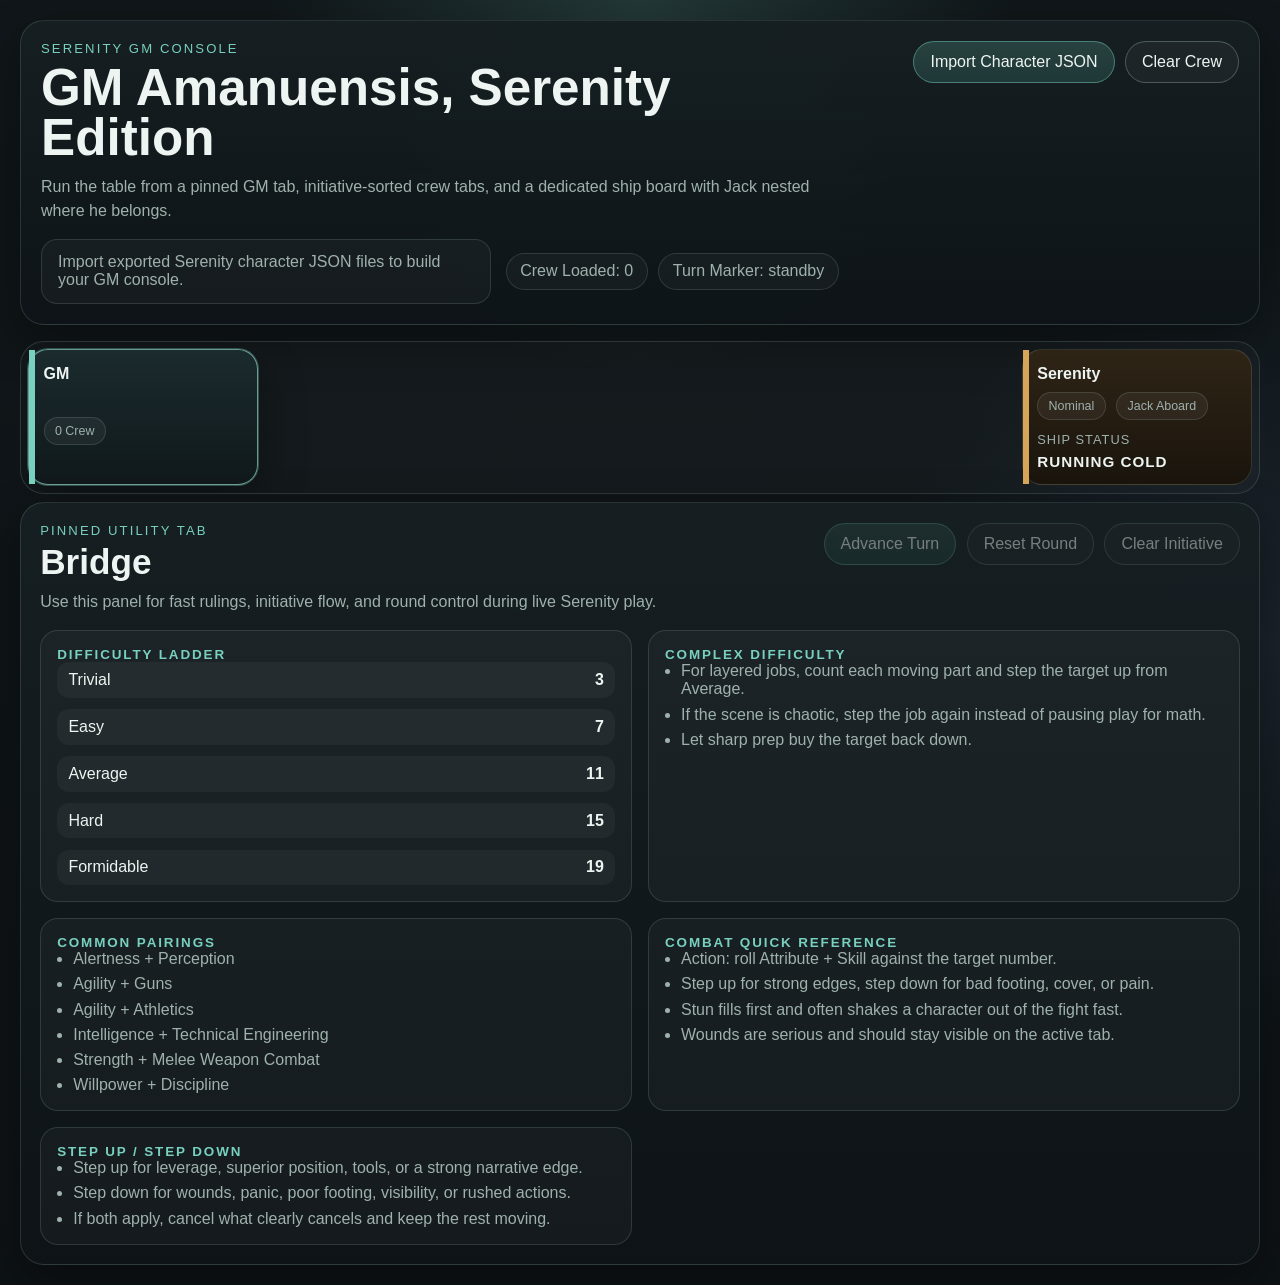
==== gm_amanuensis/index.html @ bf72bc3d "update for recent work" ====
<!DOCTYPE html>
<html lang="en">
<head>
  <meta charset="UTF-8" />
  <meta name="viewport" content="width=device-width, initial-scale=1.0" />
  <title>GM Amanuensis, Serenity Edition</title>
  <link rel="stylesheet" href="assets/css/app.css" />
</head>
<body>
  <div id="app"></div>

  <script src="assets/js/app.bundle.js"></script>
</body>
</html>
---- gm_amanuensis/assets/css/app.css ----
:root {
  color-scheme: dark;
  --panel: rgba(17, 24, 27, 0.94);
  --panel-strong: rgba(10, 16, 18, 0.98);
  --panel-soft: rgba(27, 37, 41, 0.84);
  --line: rgba(160, 190, 186, 0.18);
  --line-strong: rgba(160, 190, 186, 0.34);
  --text: #edf4f1;
  --muted: #9eb1ad;
  --accent: #78d0be;
  --shadow: 0 18px 48px rgba(0, 0, 0, 0.32);
}

* {
  box-sizing: border-box;
}

html,
body {
  min-height: 100%;
}

body {
  margin: 0;
  font-family: "Segoe UI", Tahoma, Geneva, Verdana, sans-serif;
  background:
    radial-gradient(circle at top, rgba(120, 208, 190, 0.18), transparent 26%),
    radial-gradient(circle at right, rgba(83, 112, 145, 0.16), transparent 28%),
    linear-gradient(180deg, #101619 0%, #0d1215 100%);
  color: var(--text);
}

button,
input,
select,
textarea {
  font: inherit;
}

button {
  cursor: pointer;
}

.gm-shell {
  max-width: 1580px;
  margin: 0 auto;
  padding: 1.25rem;
}

.gm-topbar,
.gm-main-panel,
.gm-empty-state {
  border: 1px solid var(--line);
  border-radius: 24px;
  background: linear-gradient(180deg, rgba(22, 31, 34, 0.98), rgba(14, 20, 23, 0.96));
  box-shadow: var(--shadow);
}

.gm-topbar {
  display: grid;
  gap: 1rem;
  grid-template-columns: minmax(0, 1.35fr) minmax(280px, 0.65fr);
  padding: 1.25rem;
}

.gm-kicker {
  margin: 0 0 0.45rem;
  color: var(--accent);
  font-size: 0.82rem;
  letter-spacing: 0.16em;
  text-transform: uppercase;
}

.gm-title,
.gm-panel-title {
  margin: 0;
  line-height: 0.98;
}

.gm-title {
  font-size: clamp(2rem, 4vw, 3.2rem);
}

.gm-panel-title {
  font-size: clamp(1.6rem, 3vw, 2.2rem);
}

.gm-copy,
.gm-panel-copy {
  margin: 0.7rem 0 0;
  max-width: 52rem;
  color: var(--muted);
  line-height: 1.5;
}

.gm-toolbar,
.gm-round-tools,
.gm-panel-badges,
.gm-session-meta,
.gm-tab-topline,
.gm-tab-badges,
.gm-condition-row,
.gm-stepper {
  display: flex;
  align-items: center;
  gap: 0.65rem;
}

.gm-toolbar,
.gm-round-tools,
.gm-session-meta,
.gm-panel-badges {
  flex-wrap: wrap;
}

.gm-toolbar {
  justify-content: flex-end;
  align-content: flex-start;
}

.gm-button,
.gm-file-button {
  display: inline-flex;
  align-items: center;
  justify-content: center;
  min-height: 42px;
  padding: 0.7rem 1rem;
  border: 1px solid var(--line-strong);
  border-radius: 999px;
  background: rgba(255, 255, 255, 0.04);
  color: var(--text);
  text-decoration: none;
  transition: transform 120ms ease, border-color 120ms ease, background 120ms ease;
}

.gm-button:hover,
.gm-file-button:hover {
  transform: translateY(-1px);
  border-color: rgba(120, 208, 190, 0.45);
}

.gm-button:disabled {
  opacity: 0.45;
  cursor: not-allowed;
  transform: none;
}

.gm-button-primary,
.gm-file-button {
  background: linear-gradient(180deg, rgba(120, 208, 190, 0.2), rgba(79, 188, 165, 0.18));
  border-color: rgba(120, 208, 190, 0.45);
}

.gm-file-input {
  position: absolute;
  width: 1px;
  height: 1px;
  padding: 0;
  margin: -1px;
  overflow: hidden;
  clip: rect(0, 0, 0, 0);
  white-space: nowrap;
  border: 0;
}

.gm-status-row {
  display: flex;
  flex-wrap: wrap;
  align-items: center;
  justify-content: space-between;
  gap: 0.9rem;
  margin-top: 1rem;
}

.gm-status,
.gm-pill,
.gm-badge,
.gm-tab-card,
.gm-stat,
.gm-attribute,
.gm-skill-item,
.gm-utility-card {
  border: 1px solid var(--line);
  background: rgba(255, 255, 255, 0.03);
}

.gm-status {
  flex: 1 1 360px;
  min-height: 48px;
  padding: 0.85rem 1rem;
  border-radius: 16px;
  color: var(--muted);
}

.gm-status.ok {
  border-color: rgba(120, 208, 190, 0.4);
  color: #dff8f2;
}

.gm-status.warn {
  border-color: rgba(216, 176, 109, 0.42);
  color: #f7e5c3;
}

.gm-status.error {
  border-color: rgba(217, 123, 123, 0.5);
  color: #ffd9d9;
}

.gm-pill {
  min-height: 36px;
  padding: 0.55rem 0.85rem;
  border-radius: 999px;
  color: var(--muted);
}

.gm-tab-shell {
  margin-top: 1rem;
}

.gm-tab-rail {
  display: flex;
  align-items: stretch;
  gap: 0.85rem;
  overflow-x: auto;
  padding: 0.45rem;
  border: 1px solid var(--line);
  border-radius: 24px;
  background: rgba(255, 255, 255, 0.025);
  scrollbar-width: thin;
}

.gm-tab-card {
  position: relative;
  flex: 0 0 230px;
  display: grid;
  gap: 0.75rem;
  min-height: 136px;
  padding: 0.9rem;
  border-radius: 20px;
  cursor: pointer;
  background:
    linear-gradient(180deg, rgba(255, 255, 255, 0.04), rgba(255, 255, 255, 0.02)),
    var(--panel-soft);
}

.gm-tab-card::before,
.gm-character-panel::before {
  content: "";
  position: absolute;
  inset: 0 auto 0 0;
  width: 6px;
  border-radius: inherit 0 0 inherit;
  background: var(--tab-accent, var(--accent));
}

.gm-tab-card.is-active {
  border-color: color-mix(in srgb, var(--tab-accent, var(--accent)) 55%, white 12%);
  box-shadow: 0 0 0 1px color-mix(in srgb, var(--tab-accent, var(--accent)) 32%, transparent), var(--shadow);
}

.gm-tab-card.is-current {
  transform: translateY(-2px);
}

.gm-tab-gm {
  position: sticky;
  left: 0;
  z-index: 2;
  background:
    linear-gradient(180deg, rgba(27, 44, 47, 0.95), rgba(16, 24, 27, 0.98)),
    var(--panel);
}

.gm-tab-ship {
  position: sticky;
  right: 0;
  z-index: 2;
  margin-left: auto;
  background:
    linear-gradient(180deg, rgba(48, 37, 22, 0.95), rgba(26, 20, 12, 0.98)),
    var(--panel);
}

.gm-tab-select {
  display: grid;
  gap: 0.55rem;
  width: 100%;
  padding: 0;
  border: 0;
  background: transparent;
  color: inherit;
  text-align: left;
}

.gm-tab-name {
  font-size: 1rem;
  line-height: 1.2;
}

.gm-tab-badges {
  flex-wrap: wrap;
}

.gm-tab-initiative-field {
  display: grid;
  gap: 0.35rem;
  color: var(--muted);
  font-size: 0.8rem;
  letter-spacing: 0.08em;
  text-transform: uppercase;
}

.gm-tab-initiative-input,
.gm-stepper input,
.gm-condition-row select,
.gm-note-field textarea {
  border: 1px solid var(--line-strong);
  border-radius: 12px;
  background: var(--panel-strong);
  color: var(--text);
}

.gm-tab-initiative-input {
  width: 100%;
  min-height: 38px;
  padding: 0.45rem 0.65rem;
  cursor: text;
}

.gm-tab-static {
  font-size: 0.95rem;
  color: var(--text);
}

.gm-main-panel,
.gm-empty-state {
  position: relative;
  margin-top: 0.55rem;
  padding: 1.2rem;
}

.gm-character-panel {
  overflow: hidden;
}

.gm-panel-header {
  display: flex;
  flex-wrap: wrap;
  gap: 1rem;
  align-items: flex-start;
  justify-content: space-between;
}

.gm-character-layout,
.gm-utility-grid,
.gm-ship-layout {
  display: grid;
  gap: 1rem;
  margin-top: 1rem;
}

.gm-character-layout {
  grid-template-columns: minmax(0, 1.45fr) minmax(300px, 0.75fr);
}

.gm-ship-layout {
  grid-template-columns: minmax(0, 1.5fr) minmax(320px, 0.7fr);
}

.gm-utility-grid {
  grid-template-columns: repeat(2, minmax(0, 1fr));
}

.gm-ship-sheet-grid {
  display: grid;
  grid-template-columns: repeat(2, minmax(0, 1fr));
  gap: 1rem;
}

.gm-character-column,
.gm-section,
.gm-note-field {
  display: grid;
  gap: 0.8rem;
}

.gm-utility-card {
  padding: 1rem;
  border-radius: 18px;
}

.gm-form-grid {
  display: grid;
  grid-template-columns: repeat(2, minmax(0, 1fr));
  gap: 0.8rem;
}

.gm-form-field {
  display: grid;
  gap: 0.38rem;
}

.gm-form-field span {
  color: var(--muted);
  font-size: 0.78rem;
  letter-spacing: 0.08em;
  text-transform: uppercase;
}

.gm-form-field input,
.gm-form-field select,
.gm-form-field textarea,
.gm-ship-field-textarea {
  min-height: 40px;
  padding: 0.55rem 0.7rem;
  border: 1px solid var(--line-strong);
  border-radius: 12px;
  background: var(--panel-strong);
  color: var(--text);
}

.gm-form-field textarea,
.gm-ship-field-textarea {
  width: 100%;
  min-height: 88px;
  resize: vertical;
}

.gm-form-field-wide {
  grid-column: 1 / -1;
}

.gm-form-grid-ship-specs {
  grid-template-columns: repeat(3, minmax(0, 1fr));
}

.gm-form-grid-ship-attributes {
  grid-template-columns: repeat(4, minmax(0, 1fr));
}

.gm-form-grid-ship-condition {
  margin-top: 0.8rem;
}

.gm-utility-title,
.gm-section-title {
  margin: 0;
  color: var(--accent);
  letter-spacing: 0.14em;
  text-transform: uppercase;
}

.gm-utility-title {
  font-size: 0.84rem;
}

.gm-section-title {
  font-size: 0.82rem;
}

.gm-reference-list,
.gm-skill-list {
  margin: 0;
  padding-left: 1rem;
  color: var(--muted);
}

.gm-ship-sheet-list {
  display: grid;
  gap: 0.45rem;
  margin: 0;
  padding-left: 0;
  list-style: none;
}

.gm-ship-sheet-item,
.gm-ship-list-empty {
  padding: 0.7rem 0.8rem;
  border: 1px solid var(--line);
  border-radius: 12px;
  background: rgba(255, 255, 255, 0.04);
}

.gm-ship-sheet-item-text {
  display: block;
  color: var(--text);
  font-weight: 600;
}

.gm-ship-list-empty {
  color: var(--muted);
}

.gm-reference-list {
  display: grid;
  gap: 0.45rem;
}

.gm-skill-list {
  display: grid;
  gap: 0.55rem;
  list-style: none;
  padding-left: 0;
}

.gm-difficulty-grid,
.gm-card-grid,
.gm-attribute-grid {
  display: grid;
  gap: 0.7rem;
}

.gm-difficulty-grid {
  grid-template-columns: 1fr;
}

.gm-difficulty-row {
  display: flex;
  align-items: center;
  justify-content: space-between;
  gap: 1rem;
  padding: 0.55rem 0.7rem;
  border-radius: 12px;
  background: rgba(255, 255, 255, 0.04);
}

.gm-card-grid,
.gm-attribute-grid {
  grid-template-columns: repeat(2, minmax(0, 1fr));
}

.gm-stat,
.gm-attribute,
.gm-skill-item {
  padding: 0.75rem 0.85rem;
  border-radius: 14px;
}

.gm-stat-label,
.gm-attribute-name {
  display: block;
  color: var(--muted);
}

.gm-stat-label {
  margin-bottom: 0.28rem;
  font-size: 0.76rem;
  letter-spacing: 0.08em;
  text-transform: uppercase;
}

.gm-stat-value,
.gm-attribute-value,
.gm-skill-name {
  font-weight: 600;
}

.gm-attribute {
  display: flex;
  justify-content: space-between;
  gap: 0.75rem;
}

.gm-skill-rating,
.gm-skill-specialties {
  display: block;
  margin-top: 0.2rem;
  color: var(--muted);
  font-size: 0.92rem;
}

.gm-condition-card {
  border-color: color-mix(in srgb, var(--tab-accent, var(--accent)) 24%, var(--line));
}

.gm-jack-card {
  border-color: rgba(215, 165, 90, 0.3);
}

.gm-jack-role,
.gm-jack-attitude {
  margin: 0;
  color: var(--muted);
  line-height: 1.45;
}

.gm-jack-role {
  color: var(--text);
  font-weight: 600;
}

.gm-jack-stat-block {
  display: grid;
  gap: 0.55rem;
  padding: 0.75rem;
  border: 1px solid var(--line);
  border-radius: 14px;
  background: rgba(255, 255, 255, 0.03);
}

.gm-jack-block-title {
  margin: 0;
  color: var(--accent);
  font-size: 0.76rem;
  letter-spacing: 0.08em;
  text-transform: uppercase;
}

.gm-jack-attribute-line {
  color: var(--text);
  font-size: 0.88rem;
  line-height: 1.5;
}

.gm-jack-stat-row {
  display: grid;
  grid-template-columns: repeat(2, minmax(0, 1fr));
  gap: 0.55rem;
}

.gm-jack-stat {
  padding: 0.55rem 0.65rem;
  border: 1px solid var(--line);
  border-radius: 12px;
  background: rgba(255, 255, 255, 0.04);
}

.gm-jack-stat-label {
  display: block;
  color: var(--muted);
  font-size: 0.72rem;
  letter-spacing: 0.08em;
  text-transform: uppercase;
}

.gm-jack-stat-value {
  display: block;
  margin-top: 0.15rem;
  color: var(--text);
  font-weight: 600;
}

.gm-jack-skill-list {
  display: grid;
  gap: 0.38rem;
  margin: 0;
  padding-left: 1rem;
  color: var(--text);
}

.gm-jack-skill-item {
  line-height: 1.35;
}

.gm-condition-row {
  justify-content: space-between;
}

.gm-condition-row label,
.gm-note-field label {
  color: var(--muted);
  font-size: 0.88rem;
}

.gm-stepper button {
  width: 36px;
  height: 36px;
  border: 1px solid var(--line-strong);
  border-radius: 12px;
  background: var(--panel-strong);
  color: var(--text);
}

.gm-stepper input {
  width: 76px;
  min-height: 36px;
  padding: 0.35rem 0.55rem;
  text-align: center;
}

.gm-condition-row select,
.gm-note-field textarea {
  width: min(240px, 100%);
  padding: 0.55rem 0.7rem;
}

.gm-note-field textarea {
  min-height: 100px;
  resize: vertical;
}

.gm-badge {
  display: inline-flex;
  align-items: center;
  min-height: 28px;
  padding: 0.32rem 0.65rem;
  border-radius: 999px;
  color: var(--muted);
  font-size: 0.78rem;
}

.gm-badge-small,
.gm-badge-soft {
  background: rgba(255, 255, 255, 0.05);
}

.gm-badge-current {
  border-color: rgba(120, 208, 190, 0.45);
  background: rgba(120, 208, 190, 0.15);
  color: #def7f1;
}

.gm-badge-state {
  color: #e9f3f0;
}

.gm-badge-ready {
  border-color: rgba(120, 208, 190, 0.35);
  background: rgba(120, 208, 190, 0.14);
}

.gm-badge-acted {
  border-color: rgba(215, 165, 90, 0.35);
  background: rgba(215, 165, 90, 0.14);
}

.gm-badge-down {
  border-color: rgba(217, 123, 123, 0.38);
  background: rgba(217, 123, 123, 0.16);
}

.gm-empty-state {
  color: var(--muted);
  line-height: 1.6;
}

.gm-fatal-panel {
  display: grid;
  gap: 1rem;
}

.gm-fatal-detail {
  margin: 0;
  padding: 1rem;
  border: 1px solid rgba(217, 123, 123, 0.28);
  border-radius: 16px;
  background: rgba(255, 255, 255, 0.03);
  color: #ffd9d9;
  white-space: pre-wrap;
  word-break: break-word;
}

@media (max-width: 1080px) {
  .gm-topbar,
  .gm-character-layout,
  .gm-utility-grid,
  .gm-ship-layout,
  .gm-form-grid,
  .gm-ship-sheet-grid,
  .gm-form-grid-ship-specs,
  .gm-form-grid-ship-attributes {
    grid-template-columns: 1fr;
  }

  .gm-toolbar {
    justify-content: flex-start;
  }
}

@media (max-width: 640px) {
  .gm-shell {
    padding: 0.9rem;
  }

  .gm-tab-card {
    flex-basis: 210px;
  }

  .gm-card-grid,
  .gm-attribute-grid {
    grid-template-columns: 1fr;
  }

  .gm-condition-row {
    align-items: flex-start;
    flex-direction: column;
  }

  .gm-condition-row select,
  .gm-note-field textarea,
  .gm-stepper input {
    width: 100%;
  }
}
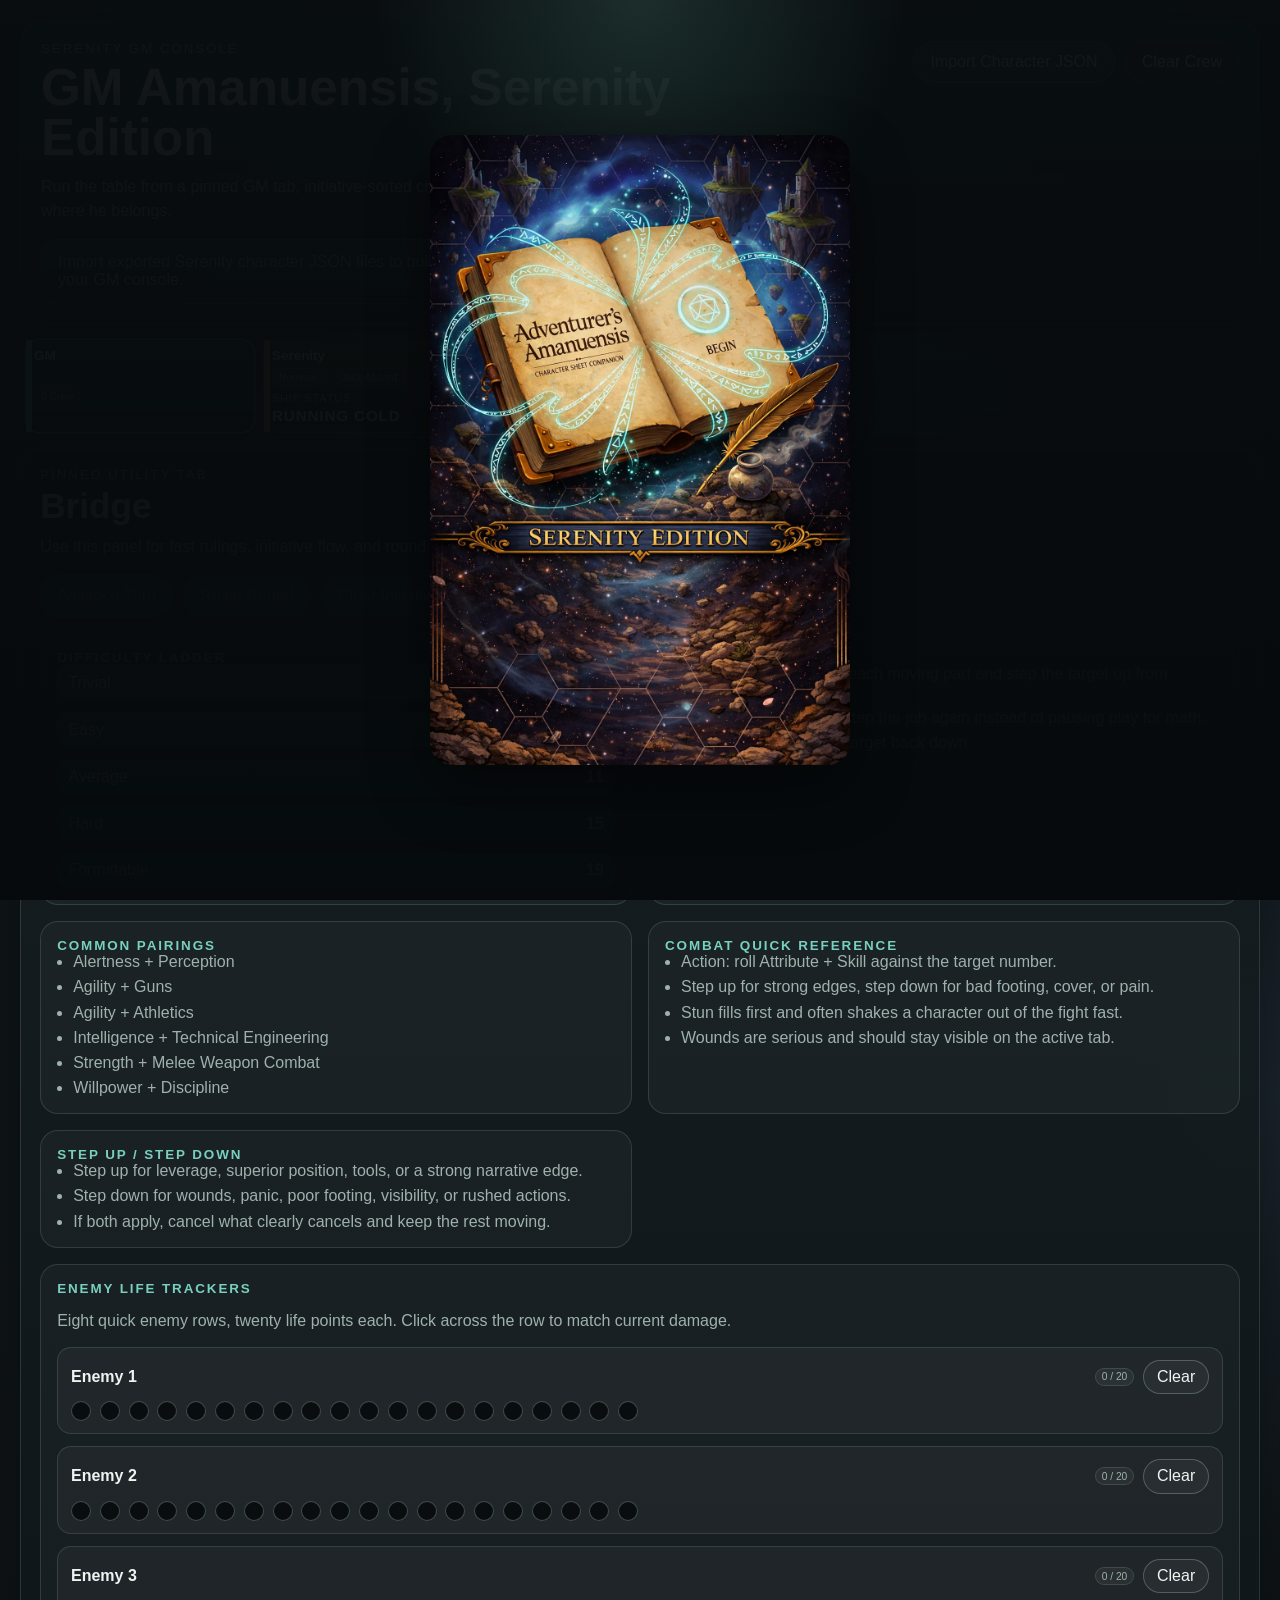
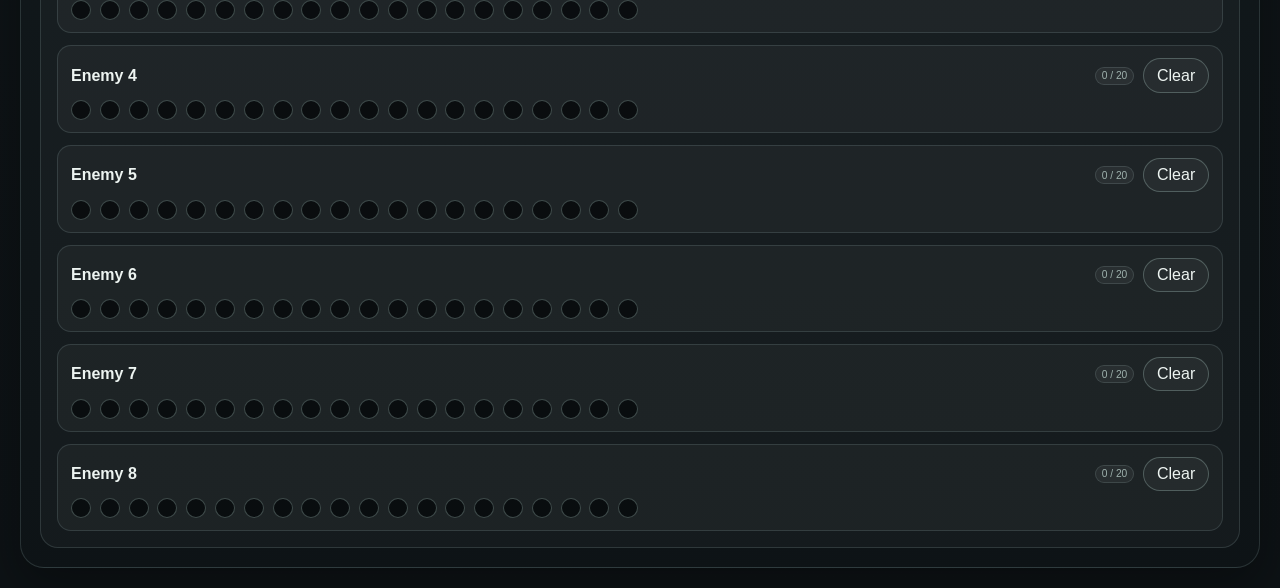
==== commit fb3207d8: "splash" ====
--- a/gm_amanuensis/index.html
+++ b/gm_amanuensis/index.html
@@ -7,8 +7,21 @@
   <link rel="stylesheet" href="assets/css/app.css" />
 </head>
 <body>
+  <div id="splashScreen" class="gm-splash-screen" aria-hidden="true">
+    <div class="gm-splash-frame">
+      <img src="assets/images/gm_splash.png" alt="Adventurer's Amanuensis splash art" class="gm-splash-image" />
+    </div>
+  </div>
   <div id="app"></div>
 
+  <script>
+    window.setTimeout(() => {
+      const splash = document.getElementById('splashScreen');
+      if (!splash) return;
+      splash.classList.add('is-hidden');
+      window.setTimeout(() => splash.remove(), 650);
+    }, 5000);
+  </script>
   <script src="assets/js/app.bundle.js"></script>
 </body>
 </html>
--- a/gm_amanuensis/assets/css/app.css
+++ b/gm_amanuensis/assets/css/app.css
@@ -30,6 +30,41 @@
   color: var(--text);
 }
 
+.gm-splash-screen {
+  position: fixed;
+  inset: 0;
+  z-index: 9999;
+  display: grid;
+  place-items: center;
+  padding: 1.5rem;
+  background:
+    radial-gradient(circle at top, rgba(120, 208, 190, 0.16), transparent 24%),
+    linear-gradient(180deg, rgba(9, 13, 15, 0.96), rgba(6, 10, 12, 0.98));
+  opacity: 1;
+  visibility: visible;
+  transition: opacity 500ms ease, visibility 500ms ease;
+}
+
+.gm-splash-screen.is-hidden {
+  opacity: 0;
+  visibility: hidden;
+  pointer-events: none;
+}
+
+.gm-splash-frame {
+  display: grid;
+  place-items: center;
+  width: min(100%, 460px);
+}
+
+.gm-splash-image {
+  display: block;
+  width: min(100%, 420px);
+  height: auto;
+  border-radius: 22px;
+  box-shadow: 0 24px 60px rgba(0, 0, 0, 0.42);
+}
+
 button,
 input,
 select,
@@ -96,6 +131,7 @@
 .gm-toolbar,
 .gm-round-tools,
 .gm-panel-badges,
+.gm-ship-panel-tools,
 .gm-session-meta,
 .gm-tab-topline,
 .gm-tab-badges,
@@ -108,6 +144,7 @@
 
 .gm-toolbar,
 .gm-round-tools,
+.gm-ship-panel-tools,
 .gm-session-meta,
 .gm-panel-badges {
   flex-wrap: wrap;
@@ -215,17 +252,17 @@
 }
 
 .gm-tab-shell {
-  margin-top: 1rem;
+  margin-top: 0.55rem;
 }
 
 .gm-tab-rail {
   display: flex;
   align-items: stretch;
-  gap: 0.85rem;
+  gap: 0.5rem;
   overflow-x: auto;
-  padding: 0.45rem;
+  padding: 0.25rem;
   border: 1px solid var(--line);
-  border-radius: 24px;
+  border-radius: 16px;
   background: rgba(255, 255, 255, 0.025);
   scrollbar-width: thin;
 }
@@ -234,10 +271,10 @@
   position: relative;
   flex: 0 0 230px;
   display: grid;
-  gap: 0.75rem;
-  min-height: 136px;
-  padding: 0.9rem;
-  border-radius: 20px;
+  gap: 0.38rem;
+  min-height: 76px;
+  padding: 0.5rem;
+  border-radius: 14px;
   cursor: pointer;
   background:
     linear-gradient(180deg, rgba(255, 255, 255, 0.04), rgba(255, 255, 255, 0.02)),
@@ -264,27 +301,26 @@
 }
 
 .gm-tab-gm {
-  position: sticky;
-  left: 0;
-  z-index: 2;
   background:
     linear-gradient(180deg, rgba(27, 44, 47, 0.95), rgba(16, 24, 27, 0.98)),
     var(--panel);
 }
 
 .gm-tab-ship {
-  position: sticky;
-  right: 0;
-  z-index: 2;
-  margin-left: auto;
   background:
     linear-gradient(180deg, rgba(48, 37, 22, 0.95), rgba(26, 20, 12, 0.98)),
     var(--panel);
 }
 
+.gm-tab-transit {
+  background:
+    linear-gradient(180deg, rgba(34, 43, 71, 0.95), rgba(16, 21, 38, 0.98)),
+    var(--panel);
+}
+
 .gm-tab-select {
   display: grid;
-  gap: 0.55rem;
+  gap: 0.28rem;
   width: 100%;
   padding: 0;
   border: 0;
@@ -294,7 +330,7 @@
 }
 
 .gm-tab-name {
-  font-size: 1rem;
+  font-size: 0.84rem;
   line-height: 1.2;
 }
 
@@ -304,9 +340,9 @@
 
 .gm-tab-initiative-field {
   display: grid;
-  gap: 0.35rem;
-  color: var(--muted);
-  font-size: 0.8rem;
+  gap: 0.18rem;
+  color: var(--muted);
+  font-size: 0.68rem;
   letter-spacing: 0.08em;
   text-transform: uppercase;
 }
@@ -323,8 +359,8 @@
 
 .gm-tab-initiative-input {
   width: 100%;
-  min-height: 38px;
-  padding: 0.45rem 0.65rem;
+  min-height: 24px;
+  padding: 0.18rem 0.45rem;
   cursor: text;
 }
 
@@ -338,6 +374,10 @@
   position: relative;
   margin-top: 0.55rem;
   padding: 1.2rem;
+}
+
+.gm-transit-panel {
+  overflow: hidden;
 }
 
 .gm-character-panel {
@@ -352,6 +392,18 @@
   justify-content: space-between;
 }
 
+.gm-ship-panel-tools {
+  justify-content: flex-end;
+}
+
+.gm-ship-lock-copy {
+  margin: 0;
+  max-width: 22rem;
+  color: var(--muted);
+  line-height: 1.45;
+  text-align: right;
+}
+
 .gm-character-layout,
 .gm-utility-grid,
 .gm-ship-layout {
@@ -370,6 +422,113 @@
 
 .gm-utility-grid {
   grid-template-columns: repeat(2, minmax(0, 1fr));
+}
+
+.gm-transit-layout {
+  display: grid;
+  gap: 1rem;
+  margin-top: 1rem;
+}
+
+.gm-transit-results {
+  display: grid;
+  gap: 0.8rem;
+  grid-template-columns: repeat(2, minmax(0, 1fr));
+}
+
+.gm-transit-stat-card,
+.gm-editable-card {
+  padding: 0.9rem 1rem;
+  border: 1px solid var(--line);
+  border-radius: 16px;
+  background: rgba(255, 255, 255, 0.04);
+}
+
+.gm-transit-stat-value {
+  display: block;
+  margin-top: 0.2rem;
+  font-size: 1.5rem;
+  line-height: 1;
+}
+
+.gm-transit-stat-detail {
+  display: block;
+  margin-top: 0.4rem;
+}
+
+.gm-transit-route-note {
+  padding: 0.85rem 0.95rem;
+  border: 1px dashed var(--line-strong);
+  border-radius: 14px;
+  background: rgba(255, 255, 255, 0.025);
+  line-height: 1.5;
+}
+
+.gm-transit-form {
+  display: grid;
+  gap: 0.9rem;
+}
+
+.gm-transit-checkbox {
+  display: inline-flex;
+  align-items: center;
+  gap: 0.65rem;
+  color: var(--text);
+}
+
+.gm-transit-checkbox input {
+  width: 18px;
+  height: 18px;
+}
+
+.gm-transit-tri-grid {
+  grid-template-columns: repeat(3, minmax(0, 1fr));
+}
+
+.gm-chip-list {
+  display: flex;
+  flex-wrap: wrap;
+  gap: 0.55rem;
+}
+
+.gm-chip {
+  display: inline-flex;
+  align-items: center;
+  min-height: 32px;
+  padding: 0.4rem 0.7rem;
+  border: 1px solid var(--line);
+  border-radius: 999px;
+  background: rgba(255, 255, 255, 0.04);
+  color: var(--muted);
+  font-size: 0.86rem;
+}
+
+.gm-editable-list {
+  display: grid;
+  gap: 0.8rem;
+}
+
+.gm-editable-card-top {
+  display: flex;
+  align-items: flex-start;
+  justify-content: space-between;
+  gap: 0.9rem;
+}
+
+.gm-editable-card-top h3,
+.gm-transit-formula h3 {
+  margin: 0;
+}
+
+.gm-editable-card-actions {
+  display: flex;
+  flex-wrap: wrap;
+  gap: 0.55rem;
+}
+
+.gm-button-compact {
+  min-height: 34px;
+  padding: 0.45rem 0.8rem;
 }
 
 .gm-ship-sheet-grid {
@@ -420,6 +579,15 @@
   color: var(--text);
 }
 
+.gm-ship-panel input:disabled,
+.gm-ship-panel select:disabled,
+.gm-ship-panel textarea:disabled {
+  border-color: rgba(160, 190, 186, 0.12);
+  background: rgba(8, 12, 14, 0.78);
+  color: rgba(237, 244, 241, 0.66);
+  cursor: not-allowed;
+}
+
 .gm-form-field textarea,
 .gm-ship-field-textarea {
   width: 100%;
@@ -439,6 +607,10 @@
   grid-template-columns: repeat(4, minmax(0, 1fr));
 }
 
+.gm-form-grid-jack-attributes {
+  grid-template-columns: repeat(2, minmax(0, 1fr));
+}
+
 .gm-form-grid-ship-condition {
   margin-top: 0.8rem;
 }
@@ -464,6 +636,73 @@
   margin: 0;
   padding-left: 1rem;
   color: var(--muted);
+}
+
+.gm-enemy-tracker-panel {
+  display: grid;
+  gap: 0.85rem;
+  margin-top: 1rem;
+}
+
+.gm-enemy-tracker-copy {
+  margin: 0;
+  max-width: none;
+}
+
+.gm-enemy-tracker-list {
+  display: grid;
+  gap: 0.75rem;
+}
+
+.gm-enemy-tracker-row {
+  display: grid;
+  gap: 0.45rem;
+  padding: 0.75rem 0.8rem;
+  border: 1px solid var(--line);
+  border-radius: 14px;
+  background: rgba(255, 255, 255, 0.035);
+}
+
+.gm-enemy-tracker-head,
+.gm-enemy-tracker-meta,
+.gm-enemy-life-track {
+  display: flex;
+  align-items: center;
+  gap: 0.55rem;
+}
+
+.gm-enemy-tracker-head {
+  justify-content: space-between;
+  flex-wrap: wrap;
+}
+
+.gm-enemy-tracker-meta {
+  flex-wrap: wrap;
+}
+
+.gm-enemy-life-track {
+  flex-wrap: wrap;
+}
+
+.gm-enemy-life-bubble {
+  width: 20px;
+  height: 20px;
+  padding: 0;
+  border: 1px solid var(--line-strong);
+  border-radius: 999px;
+  background: rgba(8, 12, 14, 0.9);
+  transition: transform 120ms ease, border-color 120ms ease, background 120ms ease;
+}
+
+.gm-enemy-life-bubble:hover {
+  transform: translateY(-1px);
+  border-color: rgba(120, 208, 190, 0.5);
+}
+
+.gm-enemy-life-bubble.filled {
+  border-color: rgba(120, 208, 190, 0.5);
+  background: linear-gradient(180deg, rgba(120, 208, 190, 0.82), rgba(58, 163, 142, 0.88));
+  box-shadow: inset 0 0 0 1px rgba(255, 255, 255, 0.08);
 }
 
 .gm-ship-sheet-list {
@@ -693,11 +932,11 @@
 .gm-badge {
   display: inline-flex;
   align-items: center;
-  min-height: 28px;
-  padding: 0.32rem 0.65rem;
+  min-height: 18px;
+  padding: 0.14rem 0.38rem;
   border-radius: 999px;
   color: var(--muted);
-  font-size: 0.78rem;
+  font-size: 0.64rem;
 }
 
 .gm-badge-small,
@@ -756,7 +995,9 @@
   .gm-character-layout,
   .gm-utility-grid,
   .gm-ship-layout,
+  .gm-transit-results,
   .gm-form-grid,
+  .gm-transit-tri-grid,
   .gm-ship-sheet-grid,
   .gm-form-grid-ship-specs,
   .gm-form-grid-ship-attributes {
@@ -766,6 +1007,14 @@
   .gm-toolbar {
     justify-content: flex-start;
   }
+
+  .gm-ship-panel-tools {
+    justify-content: flex-start;
+  }
+
+  .gm-ship-lock-copy {
+    text-align: left;
+  }
 }
 
 @media (max-width: 640px) {
@@ -792,4 +1041,9 @@
   .gm-stepper input {
     width: 100%;
   }
-}
+
+  .gm-enemy-life-bubble {
+    width: 18px;
+    height: 18px;
+  }
+}
